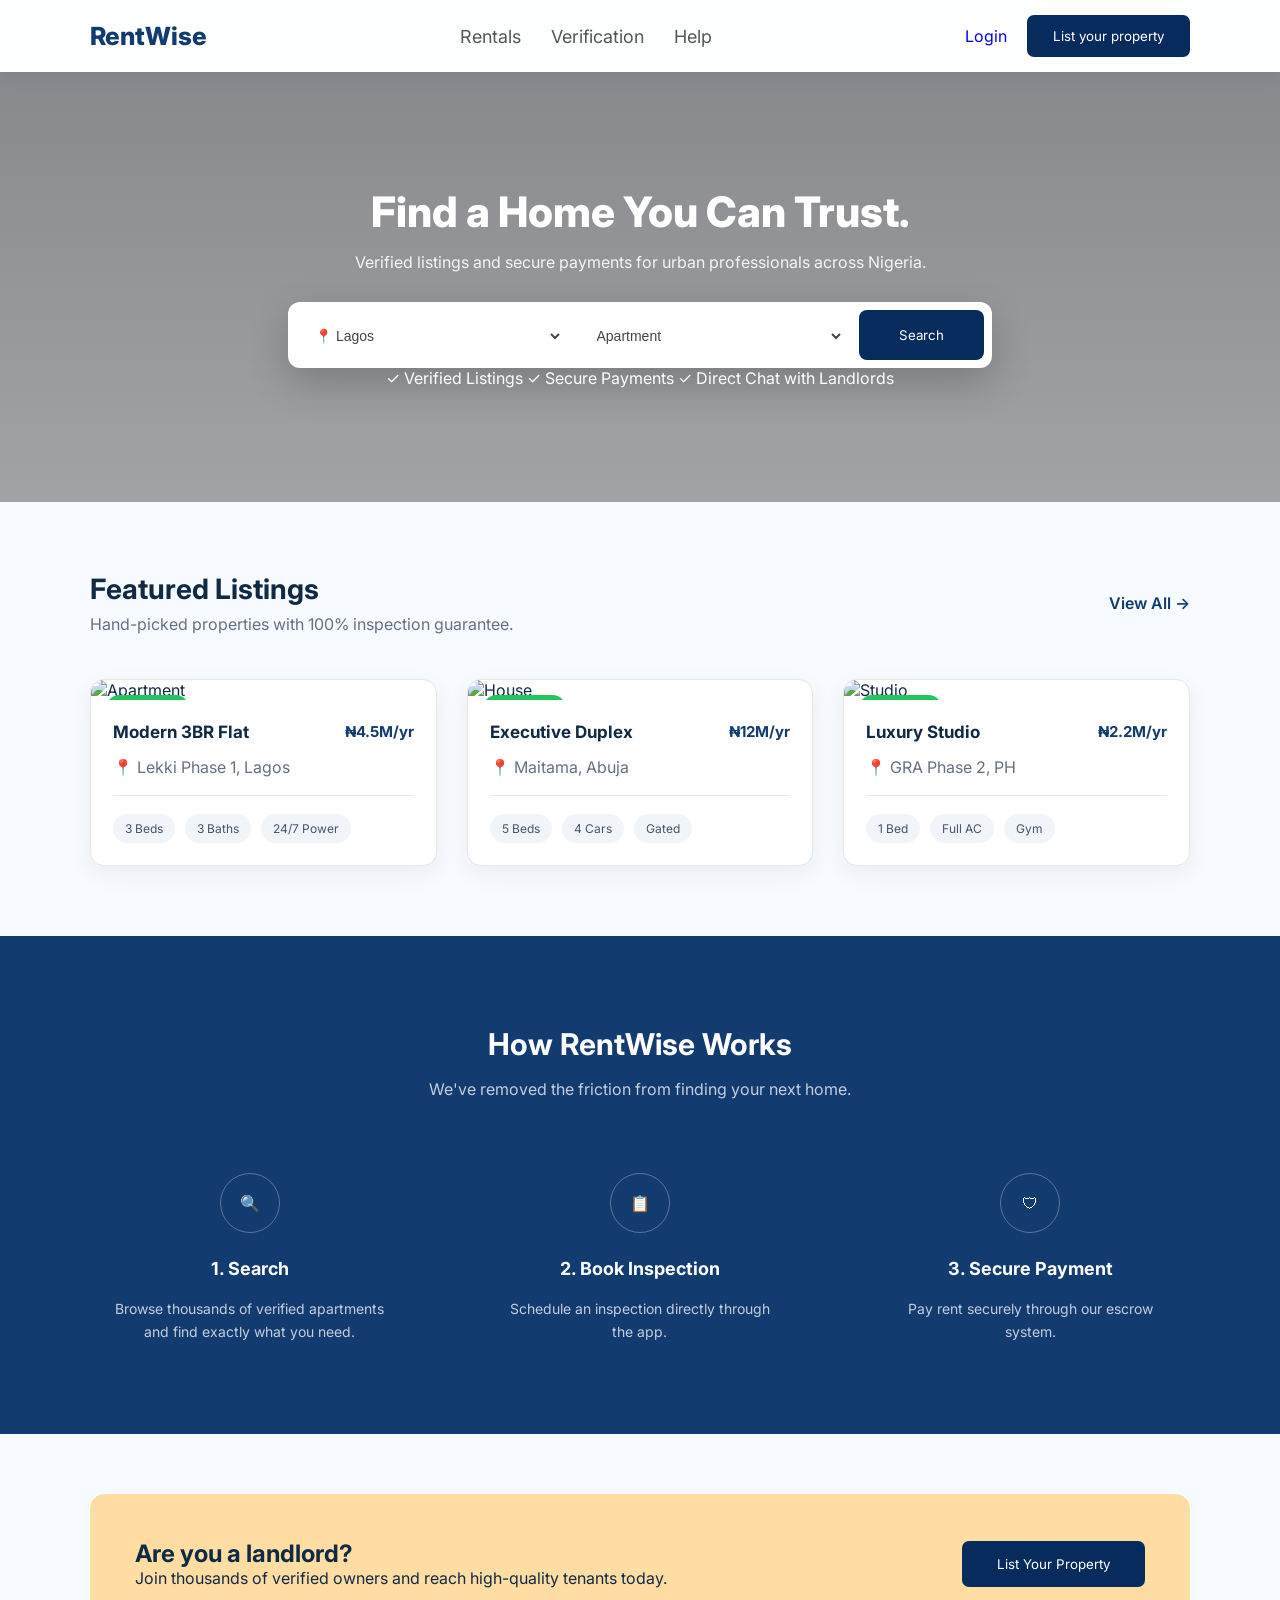
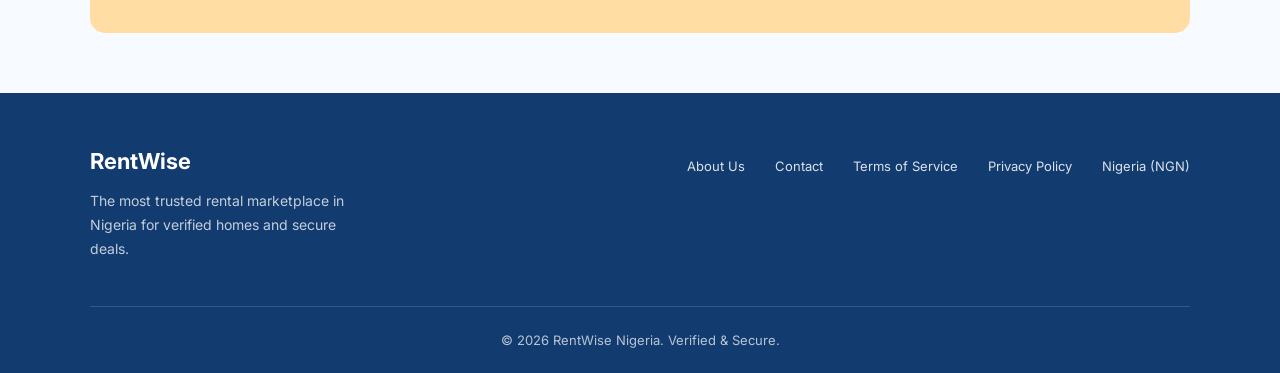
==== index.html @ db0a53a0 "Create RentWise landing page which needs further corrections" ====
<!DOCTYPE html>
<html lang="en">

<head>
    <meta charset="UTF-8">
    <meta name="viewport" content="width=device-width, initial-scale=1.0">
    <title>RentWise</title>

    <link rel="preconnect" href="https://fonts.googleapis.com">

    <link rel="preconnect" href="https://fonts.gstatic.com" crossorigin>

    <link href="https://fonts.googleapis.com/css2?family=Inter:wght@400;500;600;700;800&display=swap" rel="stylesheet">


    <link rel="stylesheet" href="styles.css">

</head>

<body>

    <!-- Navbar -->
    <header class="navbar">

        <div class="logo">
            RentWise
        </div>


        <nav class="desktop-nav">
            <a href="#">Rentals</a>
            <a href="#">Verification</a>
            <a href="#">Help</a>
        </nav>


        <div class="nav-right">

            <a href="#">
                Login
            </a>

            <button>
                List your property
            </button>

        </div>



        <div class="menu" id="menu-btn">
            ☰
        </div>



        <div class="mobile-nav" id="mobile-nav">

            <a href="#">
                Rentals
            </a>

            <a href="#">
                Verification
            </a>

            <a href="#">
                Help
            </a>


            <a href="#">
                Login
            </a>


            <button>
                List your property
            </button>


        </div>


    </header>


    <!-- Hero Section -->
    <section class="hero">

        <div class="hero-overlay">

            <h1>
                Find a Home You Can Trust.
            </h1>

            <p>
                Verified listings and secure payments for urban professionals across Nigeria.
            </p>


            <form class="search-box" id="search-form">


                <div class="search-item">

                    <select id="location">

                        <option value="Lagos">
                            📍 Lagos
                        </option>

                        <option value="Abuja">
                            Abuja
                        </option>

                        <option value="Port Harcourt">
                            Port Harcourt
                        </option>

                        <option value="Ibadan">
                            Ibadan
                        </option>


                    </select>


                </div>




                <div class="search-item">


                    <select id="property-type">


                        <option value="Apartment">
                            Apartment
                        </option>


                        <option value="Duplex">
                            Duplex
                        </option>


                        <option value="Studio">
                            Studio
                        </option>


                    </select>



                </div>




                <button type="submit">

                    Search

                </button>


            </form>


            <div class="hero-features">

                <span>✓ Verified Listings</span>
                <span>✓ Secure Payments</span>
                <span>✓ Direct Chat with Landlords</span>

            </div>

        </div>

    </section>



    <!-- Featured Listings -->

    <section class="featured">

        <div class="section-title">

            <div>
                <h2>
                    Featured Listings
                </h2>

                <p>
                    Hand-picked properties with 100% inspection guarantee.
                </p>

            </div>


            <a href="#">
                View All →
            </a>

        </div>



        <div class="cards">


            <div class="card">

                <div class="image-wrapper">

                    <img src="https://images.unsplash.com/photo-1600607687939-ce8a6c25118c" alt="Apartment">


                    <span class="verified">
                        ✓ Verified
                    </span>


                </div>

                <div class="card-content">

                    <h3>
                        Modern 3BR Flat
                        <span>
                            ₦4.5M/yr
                        </span>
                    </h3>


                    <p>
                        📍 Lekki Phase 1, Lagos
                    </p>


                    <div class="tags">

                        <span>3 Beds</span>
                        <span>3 Baths</span>
                        <span>24/7 Power</span>

                    </div>

                </div>

            </div>





            <div class="card">

                <div class="image-wrapper">

                    <img src="https://images.unsplash.com/photo-1600607687939-ce8a6c25118c" alt="House">


                    <span class="verified">
                        ✓ Verified
                    </span>


                </div>

                <div class="card-content">

                    <h3>
                        Executive Duplex
                        <span>
                            ₦12M/yr
                        </span>
                    </h3>


                    <p>
                        📍 Maitama, Abuja
                    </p>


                    <div class="tags">

                        <span>5 Beds</span>
                        <span>4 Cars</span>
                        <span>Gated</span>

                    </div>

                </div>

            </div>





            <div class="card">

                <div class="image-wrapper">

                    <img src="https://images.unsplash.com/photo-1600607687939-ce8a6c25118c" alt="Studio">


                    <span class="verified">
                        ✓ Verified
                    </span>


                </div>

                <div class="card-content">

                    <h3>
                        Luxury Studio
                        <span>
                            ₦2.2M/yr
                        </span>
                    </h3>


                    <p>
                        📍 GRA Phase 2, PH
                    </p>


                    <div class="tags">

                        <span>1 Bed</span>
                        <span>Full AC</span>
                        <span>Gym</span>

                    </div>

                </div>

            </div>


        </div>


    </section>




    <!-- How it works -->

    <section class="works">

        <h2>
            How RentWise Works
        </h2>

        <p>
            We've removed the friction from finding your next home.
        </p>



        <div class="steps">


            <div>

                <div class="icon">
                    🔍
                </div>

                <h3>
                    1. Search
                </h3>

                <p>
                    Browse thousands of verified apartments and find exactly what you need.
                </p>

            </div>



            <div>

                <div class="icon">
                    📋
                </div>

                <h3>
                    2. Book Inspection
                </h3>

                <p>
                    Schedule an inspection directly through the app.
                </p>

            </div>



            <div>

                <div class="icon">
                    🛡
                </div>

                <h3>
                    3. Secure Payment
                </h3>

                <p>
                    Pay rent securely through our escrow system.
                </p>

            </div>



        </div>

    </section>





    <!-- Landlord CTA -->

    <section class="landlord">

        <div>

            <h2>
                Are you a landlord?
            </h2>

            <p>
                Join thousands of verified owners and reach high-quality tenants today.
            </p>

        </div>


        <button>
            List Your Property
        </button>


    </section>





    <!-- Footer -->


    <footer>


        <div class="footer-top">


            <div class="footer-brand">


                <h3>
                    RentWise
                </h3>


                <p>
                    The most trusted rental marketplace in Nigeria for verified homes and secure deals.
                </p>


            </div>



            <div class="footer-links">


                <a href="#">
                    About Us
                </a>


                <a href="#">
                    Contact
                </a>


                <a href="#">
                    Terms of Service
                </a>


                <a href="#">
                    Privacy Policy
                </a>


                <a href="#">
                    Nigeria (NGN)
                </a>


            </div>



        </div>




        <div class="footer-bottom">


            <p>
                © 2026 RentWise Nigeria. Verified & Secure.
            </p>


        </div>



    </footer>

    <script src="script.js"></script>

</body>

</html>
---- styles.css ----
:root{

--primary:#123b70;
--dark:#062b5c;
--light:#f7faff;
--white:#ffffff;
--text:#102a43;

}


*{

margin:0;
padding:0;
box-sizing:border-box;

}


html{

scroll-behavior:smooth;

}



body{

font-family:"Inter",sans-serif;

background:var(--light);

color:var(--text);

}



a{

text-decoration:none;

}



button{

font-family:inherit;

cursor:pointer;

}





/* NAVBAR */


.navbar{


height:72px;

padding:0 7%;

display:flex;

align-items:center;

justify-content:space-between;


background:rgba(255,255,255,.85);


backdrop-filter:blur(10px);


position:sticky;

top:0;

z-index:1000;


box-shadow:0 5px 20px rgba(0,0,0,.06);


}



.logo{

font-size:25px;

font-weight:800;

color:var(--primary);

}



.navbar nav{

display:flex;

gap:30px;

}



.navbar nav a{


color:#555;

font-size:18px;


position:relative;

transition:.3s;


}




.navbar nav a::after{


content:"";

position:absolute;

left:0;

bottom:-8px;


height:2px;

width:0;


background:var(--primary);


transition:.3s;


}



.navbar nav a:hover{

color:var(--primary);

}



.navbar nav a:hover::after{

width:100%;

}





.nav-right button{


background:var(--dark);

color:white;


border:none;

padding:13px 26px;


border-radius:7px;


transition:.3s;


}


.nav-right{
    display: flex;
    justify-content: center;
    align-items: center;
    gap: 20px;
}
.nav-right button:hover{


background:var(--primary);


transform:translateY(-3px);


box-shadow:0 10px 25px rgba(6,43,92,.3);


}






/* HERO */


.hero{


height:430px;

background-image: url("https://images.unsplash.com/photo-1600607687939-ce8a6c25118c");
background-size:cover;

background-position:center;


}



.hero-overlay{


background:linear-gradient(
rgba(0,0,0,.45),
rgba(0,0,0,.35)
);


height:100%;


display:flex;

flex-direction:column;

justify-content:center;

align-items:center;


color:white;


text-align:center;


}



.hero h1{


font-size:42px;


font-weight:800;


animation:fadeUp .8s;


}



.hero p{


margin:15px 0 30px;


opacity:.9;


}





.search-box{


background:white;


padding:8px;


border-radius:12px;


width:55%;


display:flex;


box-shadow:0 15px 40px rgba(0,0,0,.2);


}



.search-item{


flex:1;

padding:15px;


color:#444;


}



.search-box button{


background:var(--dark);


color:white;


border:none;


padding:0 40px;


border-radius:8px;


transition:.3s;


}



.search-box button:hover{


background:var(--primary);

}







/* CARDS */


/* FEATURED SECTION */


.featured{

padding:70px 7%;

}




.section-title{


display:flex;

justify-content:space-between;

align-items:center;


margin-bottom:45px;


}



.section-title h2{


font-size:28px;

margin-bottom:8px;


}



.section-title p{


color:#667085;

}




.section-title a{


color:#123b70;

font-weight:600;

transition:.3s;


}



.section-title a:hover{


transform:translateX(5px);


}






/* CARDS */


.cards{


display:grid;

grid-template-columns:repeat(3,1fr);

gap:30px;


}



.card{


background:white;

border-radius:14px;

overflow:hidden;


border:1px solid #e7e7e7;


box-shadow:

0 8px 25px rgba(0,0,0,.06);


transition:.35s;


}




.card:hover{


transform:translateY(-10px);


box-shadow:

0 20px 45px rgba(0,0,0,.12);


}




.image-wrapper{


position:relative;


overflow:hidden;


}



.card img{


width:100%;


height:220px;


object-fit:cover;


}



.verified{


position:absolute;


top:15px;


left:15px;


background:#22c55e;


color:white;


font-size:12px;


padding:6px 12px;


border-radius:20px;


font-weight:600;


}




.card-content{


padding:22px;


}





.card h3{


display:flex;


justify-content:space-between;


font-size:17px;


margin-bottom:15px;


}



.card h3 span{


font-size:15px;

color:#123b70;


}



.card p{


color:#667085;


padding-bottom:18px;


border-bottom:1px solid #e5e7eb;


margin-bottom:18px;


}





.tags{


display:flex;


gap:10px;


flex-wrap:wrap;


}




.tags span{


background:#f1f5f9;


padding:7px 12px;


border-radius:20px;


font-size:12px;


color:#475569;


}








/* HOW RENTWISE WORKS */


.works{


background:#123b70;


color:white;


padding:90px 7%;


text-align:center;


}



.works h2{


font-size:30px;


margin-bottom:15px;


}



.works > p{


max-width:600px;


margin:auto;


line-height:1.6;


opacity:.75;


}




.steps{


display:grid;


grid-template-columns:repeat(3,1fr);


gap:70px;


margin-top:70px;


}



.steps div{


padding:0 25px;


}




.icon{


width:60px;


height:60px;


border-radius:50%;


border:1px solid rgba(255,255,255,.3);


display:flex;


align-items:center;


justify-content:center;


margin:auto;


margin-bottom:25px;


}



.steps h3{


margin-bottom:18px;


font-size:18px;


}



.steps p{


line-height:1.7;


opacity:.75;


font-size:14px;


}







/* CTA */


.landlord{


margin:60px 7%;


background:#ffdda3;


border-radius:15px;


padding:45px;


display:flex;


justify-content:space-between;


align-items:center;


}



.landlord button{


background:var(--dark);


color:white;


border:none;


padding:15px 35px;


border-radius:7px;


transition:.3s;


}



.landlord button:hover{


transform:translateY(-5px);


box-shadow:0 10px 20px rgba(0,0,0,.2);


}





/* FOOTER */


/* FOOTER */


footer{


background:#123b70;

color:white;

padding:55px 7% 25px;


}



.footer-top{


display:flex;


justify-content:space-between;


align-items:flex-start;


padding-bottom:45px;



}



.footer-brand h3{


font-size:22px;


margin-bottom:15px;


}



.footer-brand p{


max-width:280px;


line-height:1.7;


font-size:14px;


opacity:.75;


}




.footer-links{


display:flex;


gap:30px;


padding-top:10px;


}




.footer-links a{

color:white;

font-size:13px;


opacity:.85;


transition:.3s;


}



.footer-links a:hover{


color:#ffdda3;


opacity:1;


transform:translateY(-2px);


}




.footer-bottom{


border-top:1px solid rgba(255,255,255,.15);


padding-top:25px;


text-align:center;


}



.footer-bottom p{


font-size:13px;


opacity:.7;


}






@media(max-width:768px){



.footer-top{


flex-direction:column;


gap:30px;


}



.footer-links{


flex-wrap:wrap;


gap:20px;


}


}





/* ANIMATION */


@keyframes fadeUp{


from{

opacity:0;

transform:translateY(30px);

}


to{

opacity:1;

transform:translateY(0);

}


}





/* MOBILE */


@media(max-width:768px){


.navbar nav,
.nav-right{

display:none;

}



.hero h1{

font-size:30px;

}



.search-box{


width:90%;


flex-direction:column;


}



.cards{


grid-template-columns:1fr;


}



.steps{


grid-template-columns:1fr;


}



.landlord{


flex-direction:column;


gap:25px;


text-align:center;


}


}

/* HAMBURGER */


.menu{

display:none;

font-size:28px;

cursor:pointer;

color:var(--primary);

}




.mobile-nav{


display:none;


position:absolute;

top:72px;

right:7%;


background:white;


width:230px;


padding:25px;


border-radius:12px;


box-shadow:0 15px 35px rgba(0,0,0,.15);



flex-direction:column;


gap:20px;


}



.mobile-nav a{


color:#444;

transition:.3s;

}



.mobile-nav a:hover{


color:var(--primary);


}



.mobile-nav button{


background:var(--dark);

color:white;

border:none;

padding:12px;

border-radius:7px;

}





.mobile-nav.active{


display:flex;


}






@media(max-width:768px){


.desktop-nav,
.nav-right{


display:none;


}



.menu{


display:block;


}



}




.search-item select{

width:100%;

border:none;

outline:none;

background:white;

font-size:14px;

color:#444;

cursor:pointer;

}


.search-item select:focus{

color:#123b70;

}
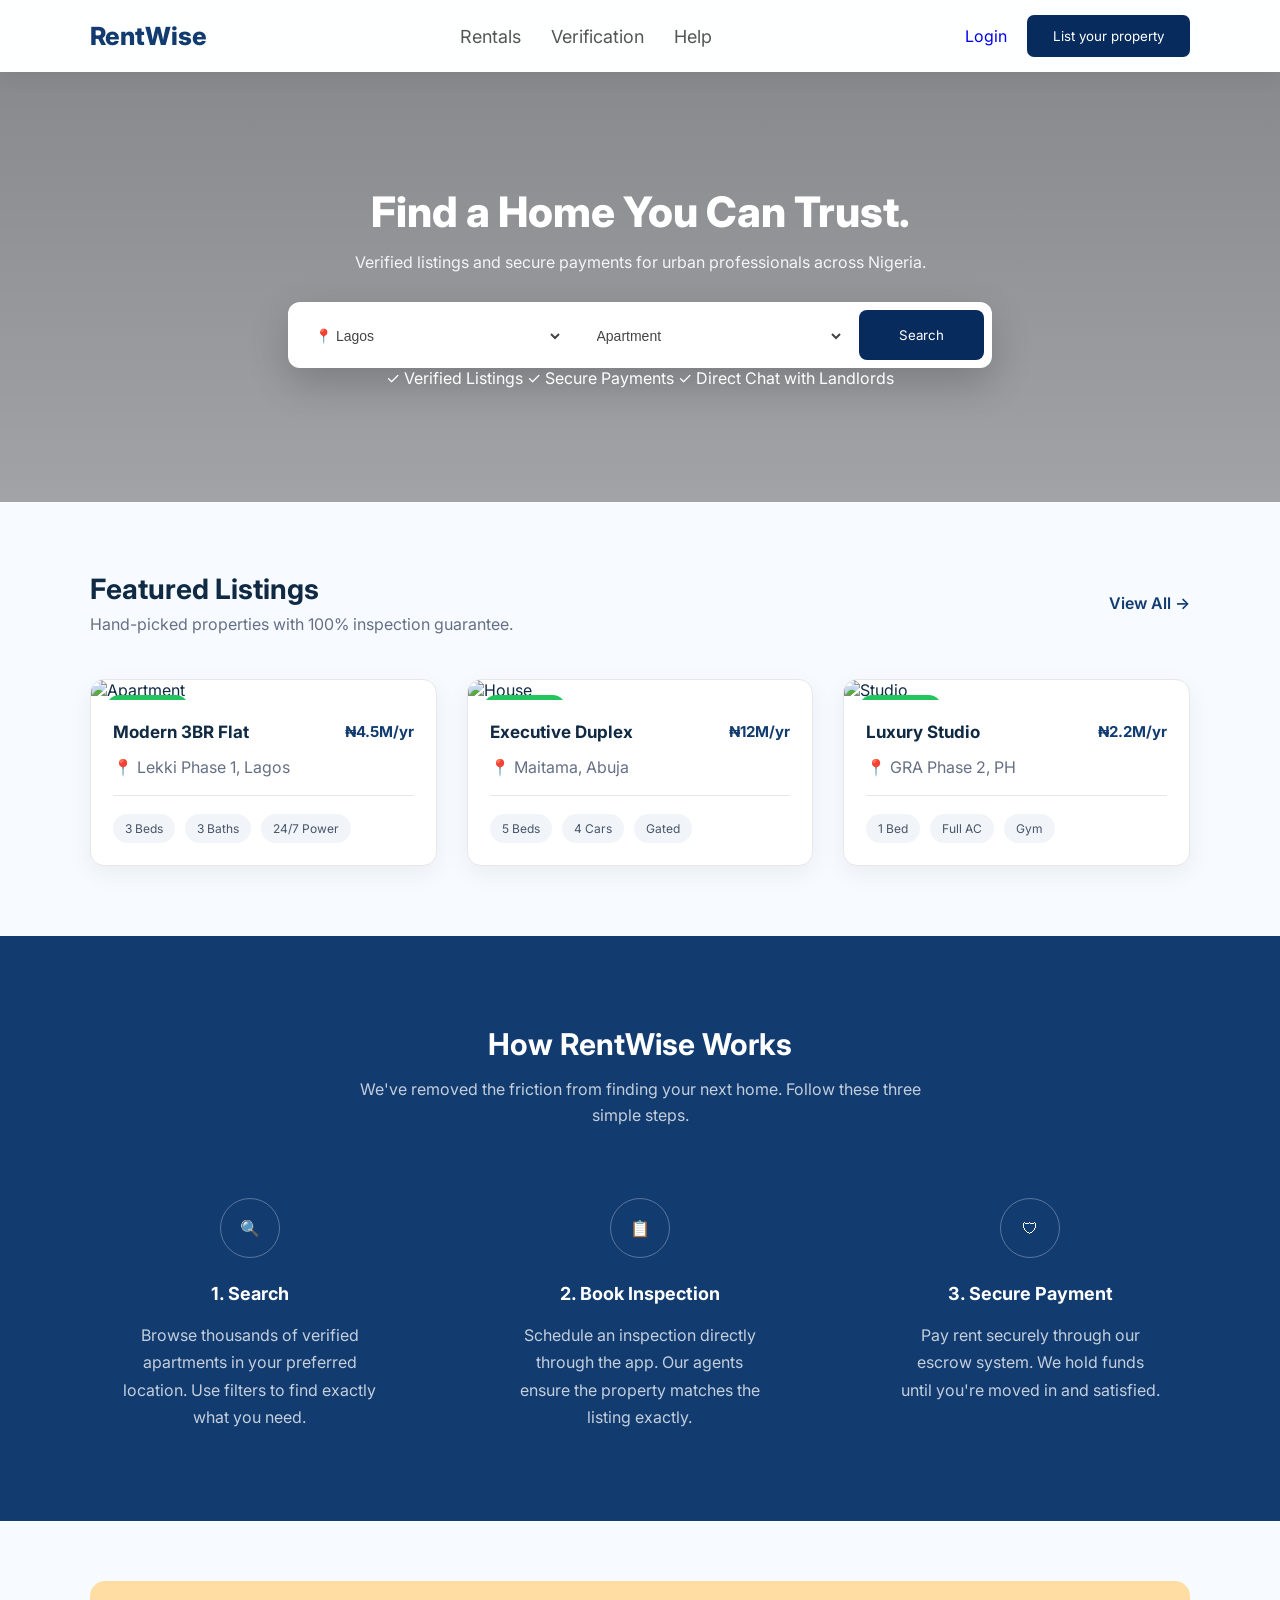
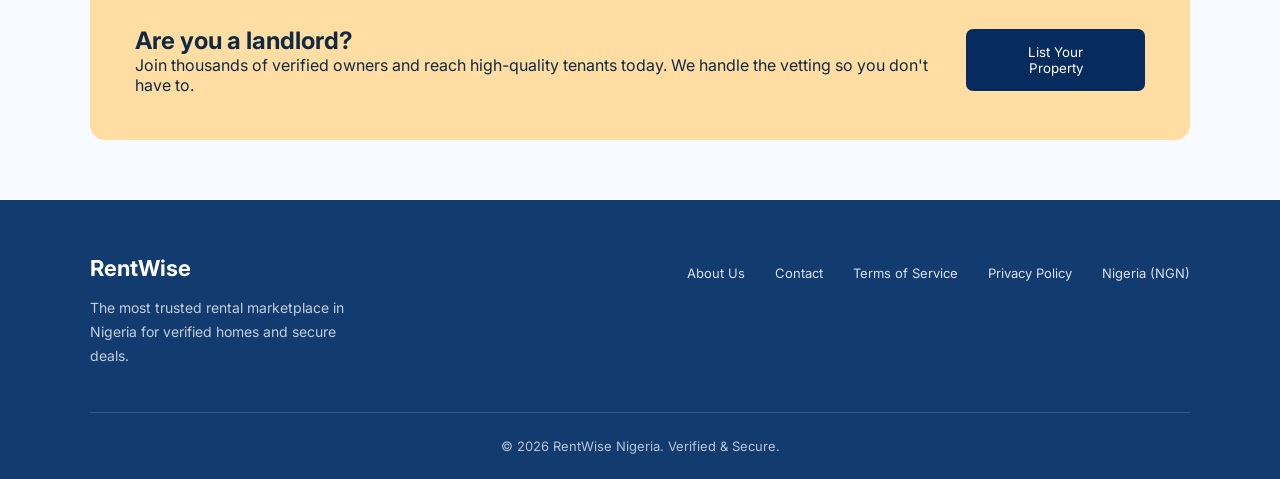
==== commit 96129b53: "Created reusable navbar amd footer components" ====
--- a/index.html
+++ b/index.html
@@ -13,76 +13,13 @@
     <link href="https://fonts.googleapis.com/css2?family=Inter:wght@400;500;600;700;800&display=swap" rel="stylesheet">
 
 
-    <link rel="stylesheet" href="styles.css">
+    <link rel="stylesheet" href="css/styles.css">
 
 </head>
 
 <body>
 
-    <!-- Navbar -->
-    <header class="navbar">
-
-        <div class="logo">
-            RentWise
-        </div>
-
-
-        <nav class="desktop-nav">
-            <a href="#">Rentals</a>
-            <a href="#">Verification</a>
-            <a href="#">Help</a>
-        </nav>
-
-
-        <div class="nav-right">
-
-            <a href="#">
-                Login
-            </a>
-
-            <button>
-                List your property
-            </button>
-
-        </div>
-
-
-
-        <div class="menu" id="menu-btn">
-            ☰
-        </div>
-
-
-
-        <div class="mobile-nav" id="mobile-nav">
-
-            <a href="#">
-                Rentals
-            </a>
-
-            <a href="#">
-                Verification
-            </a>
-
-            <a href="#">
-                Help
-            </a>
-
-
-            <a href="#">
-                Login
-            </a>
-
-
-            <button>
-                List your property
-            </button>
-
-
-        </div>
-
-
-    </header>
+    <div id="navbar-container"></div>
 
 
     <!-- Hero Section -->
@@ -358,14 +295,11 @@
 
     <section class="works">
 
-        <h2>
-            How RentWise Works
-        </h2>
+        <h2>How RentWise Works</h2>
 
         <p>
-            We've removed the friction from finding your next home.
+            We've removed the friction from finding your next home. Follow these three simple steps.
         </p>
-
 
 
         <div class="steps">
@@ -382,10 +316,12 @@
                 </h3>
 
                 <p>
-                    Browse thousands of verified apartments and find exactly what you need.
+                    Browse thousands of verified apartments in your preferred location. Use filters to find exactly what
+                    you need.
                 </p>
 
             </div>
+
 
 
 
@@ -400,10 +336,12 @@
                 </h3>
 
                 <p>
-                    Schedule an inspection directly through the app.
+                    Schedule an inspection directly through the app. Our agents ensure the property matches the listing
+                    exactly.
                 </p>
 
             </div>
+
 
 
 
@@ -418,14 +356,14 @@
                 </h3>
 
                 <p>
-                    Pay rent securely through our escrow system.
+                    Pay rent securely through our escrow system. We hold funds until you're moved in and satisfied.
                 </p>
 
             </div>
 
 
-
         </div>
+
 
     </section>
 
@@ -445,6 +383,7 @@
 
             <p>
                 Join thousands of verified owners and reach high-quality tenants today.
+                We handle the vetting so you don't have to.
             </p>
 
         </div>
@@ -457,88 +396,12 @@
 
     </section>
 
-
-
-
-
-    <!-- Footer -->
-
-
-    <footer>
-
-
-        <div class="footer-top">
-
-
-            <div class="footer-brand">
-
-
-                <h3>
-                    RentWise
-                </h3>
-
-
-                <p>
-                    The most trusted rental marketplace in Nigeria for verified homes and secure deals.
-                </p>
-
-
-            </div>
-
-
-
-            <div class="footer-links">
-
-
-                <a href="#">
-                    About Us
-                </a>
-
-
-                <a href="#">
-                    Contact
-                </a>
-
-
-                <a href="#">
-                    Terms of Service
-                </a>
-
-
-                <a href="#">
-                    Privacy Policy
-                </a>
-
-
-                <a href="#">
-                    Nigeria (NGN)
-                </a>
-
-
-            </div>
-
-
-
-        </div>
-
-
-
-
-        <div class="footer-bottom">
-
-
-            <p>
-                © 2026 RentWise Nigeria. Verified & Secure.
-            </p>
-
-
-        </div>
-
-
-
-    </footer>
-
-    <script src="script.js"></script>
+    <div id="footer"></div>
+
+
+
+
+    <script src="js/script.js"></script>
 
 </body>
 
--- a/css/styles.css
+++ b/css/styles.css
@@ -0,0 +1,1372 @@
+:root{
+
+--primary:#123b70;
+--dark:#062b5c;
+--light:#f7faff;
+--white:#ffffff;
+--text:#102a43;
+
+}
+
+
+*{
+
+margin:0;
+padding:0;
+box-sizing:border-box;
+
+}
+
+
+html{
+
+scroll-behavior:smooth;
+
+}
+
+
+
+body{
+
+font-family:"Inter",sans-serif;
+
+background:var(--light);
+
+color:var(--text);
+
+}
+
+
+
+a{
+
+text-decoration:none;
+
+}
+
+
+
+button{
+
+font-family:inherit;
+
+cursor:pointer;
+
+}
+
+
+
+
+
+/* NAVBAR */
+
+
+.navbar{
+
+
+height:72px;
+
+padding:0 7%;
+
+display:flex;
+
+align-items:center;
+
+justify-content:space-between;
+
+
+background:rgba(255,255,255,.85);
+
+
+backdrop-filter:blur(10px);
+
+box-shadow:0 5px 20px rgba(0,0,0,.06);
+
+
+}
+
+#navbar-container{
+    position: sticky;
+    top: 0;
+    z-index: 1000;
+}
+
+
+
+.logo{
+
+font-size:25px;
+
+font-weight:800;
+
+color:var(--primary);
+
+}
+
+
+
+.navbar nav{
+
+display:flex;
+
+gap:30px;
+
+}
+
+
+
+.navbar nav a{
+
+
+color:#555;
+
+font-size:18px;
+
+
+position:relative;
+
+transition:.3s;
+
+
+}
+
+
+
+
+.navbar nav a::after{
+
+
+content:"";
+
+position:absolute;
+
+left:0;
+
+bottom:-8px;
+
+
+height:2px;
+
+width:0;
+
+
+background:var(--primary);
+
+
+transition:.3s;
+
+
+}
+
+
+
+.navbar nav a:hover{
+
+color:var(--primary);
+
+}
+
+
+
+.navbar nav a:hover::after{
+
+width:100%;
+
+}
+
+
+
+
+
+.nav-right button{
+
+
+background:var(--dark);
+
+color:white;
+
+
+border:none;
+
+padding:13px 26px;
+
+
+border-radius:7px;
+
+
+transition:.3s;
+
+
+}
+
+
+.nav-right{
+    display: flex;
+    justify-content: center;
+    align-items: center;
+    gap: 20px;
+}
+.nav-right button:hover{
+
+
+background:var(--primary);
+
+
+transform:translateY(-3px);
+
+
+box-shadow:0 10px 25px rgba(6,43,92,.3);
+
+
+}
+
+
+
+
+
+
+/* HERO */
+
+
+.hero{
+
+
+height:430px;
+
+background-image: url("https://images.unsplash.com/photo-1600607687939-ce8a6c25118c");
+background-size:cover;
+
+background-position:center;
+
+
+}
+
+
+
+.hero-overlay{
+
+
+background:linear-gradient(
+rgba(0,0,0,.45),
+rgba(0,0,0,.35)
+);
+
+
+height:100%;
+
+
+display:flex;
+
+flex-direction:column;
+
+justify-content:center;
+
+align-items:center;
+
+
+color:white;
+
+
+text-align:center;
+
+
+}
+
+
+
+.hero h1{
+
+
+font-size:42px;
+
+
+font-weight:800;
+
+
+animation:fadeUp .8s;
+
+
+}
+
+
+
+.hero p{
+
+
+margin:15px 0 30px;
+
+
+opacity:.9;
+
+
+}
+
+
+
+
+
+.search-box{
+
+
+background:white;
+
+
+padding:8px;
+
+
+border-radius:12px;
+
+
+width:55%;
+
+
+display:flex;
+
+
+box-shadow:0 15px 40px rgba(0,0,0,.2);
+
+
+}
+
+
+
+.search-item{
+
+
+flex:1;
+
+padding:15px;
+
+
+color:#444;
+
+
+}
+
+
+
+.search-box button{
+
+
+background:var(--dark);
+
+
+color:white;
+
+
+border:none;
+
+
+padding:0 40px;
+
+
+border-radius:8px;
+
+
+transition:.3s;
+
+
+}
+
+
+
+.search-box button:hover{
+
+
+background:var(--primary);
+
+}
+
+
+
+
+
+
+
+/* CARDS */
+
+
+/* FEATURED SECTION */
+
+
+.featured{
+
+padding:70px 7%;
+
+}
+
+
+
+
+.section-title{
+
+
+display:flex;
+
+justify-content:space-between;
+
+align-items:center;
+
+
+margin-bottom:45px;
+
+
+}
+
+
+
+.section-title h2{
+
+
+font-size:28px;
+
+margin-bottom:8px;
+
+
+}
+
+
+
+.section-title p{
+
+
+color:#667085;
+
+}
+
+
+
+
+.section-title a{
+
+
+color:#123b70;
+
+font-weight:600;
+
+transition:.3s;
+
+
+}
+
+
+
+.section-title a:hover{
+
+
+transform:translateX(5px);
+
+
+}
+
+
+
+
+
+
+/* CARDS */
+
+
+.cards{
+
+
+display:grid;
+
+grid-template-columns:repeat(3,1fr);
+
+gap:30px;
+
+
+}
+
+
+
+.card{
+
+
+background:white;
+
+border-radius:14px;
+
+overflow:hidden;
+
+
+border:1px solid #e7e7e7;
+
+
+box-shadow:
+
+0 8px 25px rgba(0,0,0,.06);
+
+
+transition:.35s;
+
+
+}
+
+
+
+
+.card:hover{
+
+
+transform:translateY(-10px);
+
+
+box-shadow:
+
+0 20px 45px rgba(0,0,0,.12);
+
+
+}
+
+
+
+
+.image-wrapper{
+
+
+position:relative;
+
+
+overflow:hidden;
+
+
+}
+
+
+
+.card img{
+
+
+width:100%;
+
+
+height:220px;
+
+
+object-fit:cover;
+
+
+}
+
+
+
+.verified{
+
+
+position:absolute;
+
+
+top:15px;
+
+
+left:15px;
+
+
+background:#22c55e;
+
+
+color:white;
+
+
+font-size:12px;
+
+
+padding:6px 12px;
+
+
+border-radius:20px;
+
+
+font-weight:600;
+
+
+}
+
+
+
+
+.card-content{
+
+
+padding:22px;
+
+
+}
+
+
+
+
+
+.card h3{
+
+
+display:flex;
+
+
+justify-content:space-between;
+
+
+font-size:17px;
+
+
+margin-bottom:15px;
+
+
+}
+
+
+
+.card h3 span{
+
+
+font-size:15px;
+
+color:#123b70;
+
+
+}
+
+
+
+.card p{
+
+
+color:#667085;
+
+
+padding-bottom:18px;
+
+
+border-bottom:1px solid #e5e7eb;
+
+
+margin-bottom:18px;
+
+
+}
+
+
+
+
+
+.tags{
+
+
+display:flex;
+
+
+gap:10px;
+
+
+flex-wrap:wrap;
+
+
+}
+
+
+
+
+.tags span{
+
+
+background:#f1f5f9;
+
+
+padding:7px 12px;
+
+
+border-radius:20px;
+
+
+font-size:12px;
+
+
+color:#475569;
+
+
+}
+
+
+
+
+
+
+
+
+/* HOW RENTWISE WORKS */
+
+
+.works{
+
+
+background:#123b70;
+
+
+color:white;
+
+
+padding:90px 7%;
+
+
+text-align:center;
+
+
+}
+
+
+
+.works h2{
+
+
+font-size:30px;
+
+
+margin-bottom:15px;
+
+
+}
+
+
+
+.works > p{
+
+
+max-width:600px;
+
+
+margin:auto;
+
+
+line-height:1.6;
+
+
+opacity:.75;
+
+
+}
+
+
+
+
+.steps{
+
+
+display:grid;
+
+
+grid-template-columns:repeat(3,1fr);
+
+
+gap:70px;
+
+
+margin-top:70px;
+
+
+}
+
+
+
+.steps > div{
+
+
+padding:0 25px;
+
+
+}
+
+.steps > div p{
+    max-width:260px;
+    margin:0 auto;
+    line-height: 1.7;
+    opacity: .75;
+    font-size: 14;
+}
+
+
+
+
+.icon{
+
+
+width:60px;
+
+
+height:60px;
+
+
+border-radius:50%;
+
+
+border:1px solid rgba(255,255,255,.3);
+
+
+display:flex;
+
+
+align-items:center;
+
+
+justify-content:center;
+
+
+margin:auto;
+
+
+margin-bottom:25px;
+
+
+}
+
+
+
+.steps h3{
+
+
+margin-bottom:18px;
+
+
+font-size:18px;
+
+
+}
+
+
+
+
+
+
+
+
+
+
+/* CTA */
+
+
+.landlord{
+
+
+margin:60px 7%;
+
+
+background:#ffdda3;
+
+
+border-radius:15px;
+
+
+padding:45px;
+
+
+display:flex;
+
+
+justify-content:space-between;
+
+
+align-items:center;
+
+
+}
+
+
+
+.landlord button{
+
+
+background:var(--dark);
+
+
+color:white;
+
+
+border:none;
+
+
+padding:15px 35px;
+
+
+border-radius:7px;
+
+
+transition:.3s;
+
+
+}
+
+
+
+.landlord button:hover{
+
+
+transform:translateY(-5px);
+
+
+box-shadow:0 10px 20px rgba(0,0,0,.2);
+
+
+}
+
+
+
+
+
+/* FOOTER */
+
+
+/* FOOTER */
+
+
+footer{
+
+
+background:#123b70;
+
+color:white;
+
+padding:55px 7% 25px;
+
+
+}
+
+
+
+.footer-top{
+
+
+display:flex;
+
+
+justify-content:space-between;
+
+
+align-items:flex-start;
+
+
+padding-bottom:45px;
+
+
+
+}
+
+
+
+.footer-brand h3{
+
+
+font-size:22px;
+
+
+margin-bottom:15px;
+
+
+}
+
+
+
+.footer-brand p{
+
+
+max-width:280px;
+
+
+line-height:1.7;
+
+
+font-size:14px;
+
+
+opacity:.75;
+
+
+}
+
+
+
+
+.footer-links{
+
+
+display:flex;
+
+
+gap:30px;
+
+
+padding-top:10px;
+
+
+}
+
+
+
+
+.footer-links a{
+
+color:white;
+
+font-size:13px;
+
+
+opacity:.85;
+
+
+transition:.3s;
+
+
+}
+
+
+
+.footer-links a:hover{
+
+
+color:#ffdda3;
+
+
+opacity:1;
+
+
+transform:translateY(-2px);
+
+
+}
+
+
+
+
+.footer-bottom{
+
+
+border-top:1px solid rgba(255,255,255,.15);
+
+
+padding-top:25px;
+
+
+text-align:center;
+
+
+}
+
+
+
+.footer-bottom p{
+
+
+font-size:13px;
+
+
+opacity:.7;
+
+
+}
+
+
+
+
+
+
+@media(max-width:768px){
+
+
+
+.footer-top{
+
+
+flex-direction:column;
+
+
+gap:30px;
+
+
+}
+
+
+
+.footer-links{
+
+
+flex-wrap:wrap;
+
+
+gap:20px;
+
+
+}
+
+
+}
+
+
+
+
+
+/* ANIMATION */
+
+
+@keyframes fadeUp{
+
+
+from{
+
+opacity:0;
+
+transform:translateY(30px);
+
+}
+
+
+to{
+
+opacity:1;
+
+transform:translateY(0);
+
+}
+
+
+}
+
+
+
+
+
+/* MOBILE */
+
+
+@media(max-width:768px){
+
+
+.navbar nav,
+.nav-right{
+
+display:none;
+
+}
+
+
+
+.hero h1{
+
+font-size:30px;
+
+}
+
+
+
+.search-box{
+
+
+width:90%;
+
+
+flex-direction:column;
+
+
+}
+
+
+
+.cards{
+
+
+grid-template-columns:1fr;
+
+
+}
+
+
+
+.steps{
+
+
+grid-template-columns:1fr;
+
+
+}
+
+
+
+.landlord{
+
+
+flex-direction:column;
+
+
+gap:25px;
+
+
+text-align:center;
+
+
+}
+
+
+}
+
+/* HAMBURGER */
+
+
+.menu{
+
+display:none;
+
+font-size:28px;
+
+cursor:pointer;
+
+color:var(--primary);
+
+}
+
+
+
+
+.mobile-nav{
+
+
+display:none;
+
+
+position:absolute;
+
+top:72px;
+
+right:7%;
+
+
+background:white;
+
+
+width:230px;
+
+
+padding:25px;
+
+
+border-radius:12px;
+
+
+box-shadow:0 15px 35px rgba(0,0,0,.15);
+
+
+
+flex-direction:column;
+
+
+gap:20px;
+
+
+}
+
+
+
+.mobile-nav a{
+
+
+color:#444;
+
+transition:.3s;
+
+}
+
+
+
+.mobile-nav a:hover{
+
+
+color:var(--primary);
+
+
+}
+
+
+
+.mobile-nav button{
+
+
+background:var(--dark);
+
+color:white;
+
+border:none;
+
+padding:12px;
+
+border-radius:7px;
+
+}
+
+
+
+
+
+.mobile-nav.active{
+
+
+display:flex;
+
+
+}
+
+
+
+
+
+
+@media(max-width:768px){
+
+
+.desktop-nav,
+.nav-right{
+
+
+display:none;
+
+
+}
+
+
+
+.menu{
+
+
+display:block;
+
+
+}
+
+
+
+}
+
+
+
+
+.search-item select{
+
+width:100%;
+
+border:none;
+
+outline:none;
+
+background:white;
+
+font-size:14px;
+
+color:#444;
+
+cursor:pointer;
+
+}
+
+
+.search-item select:focus{
+
+color:#123b70;
+
+}
